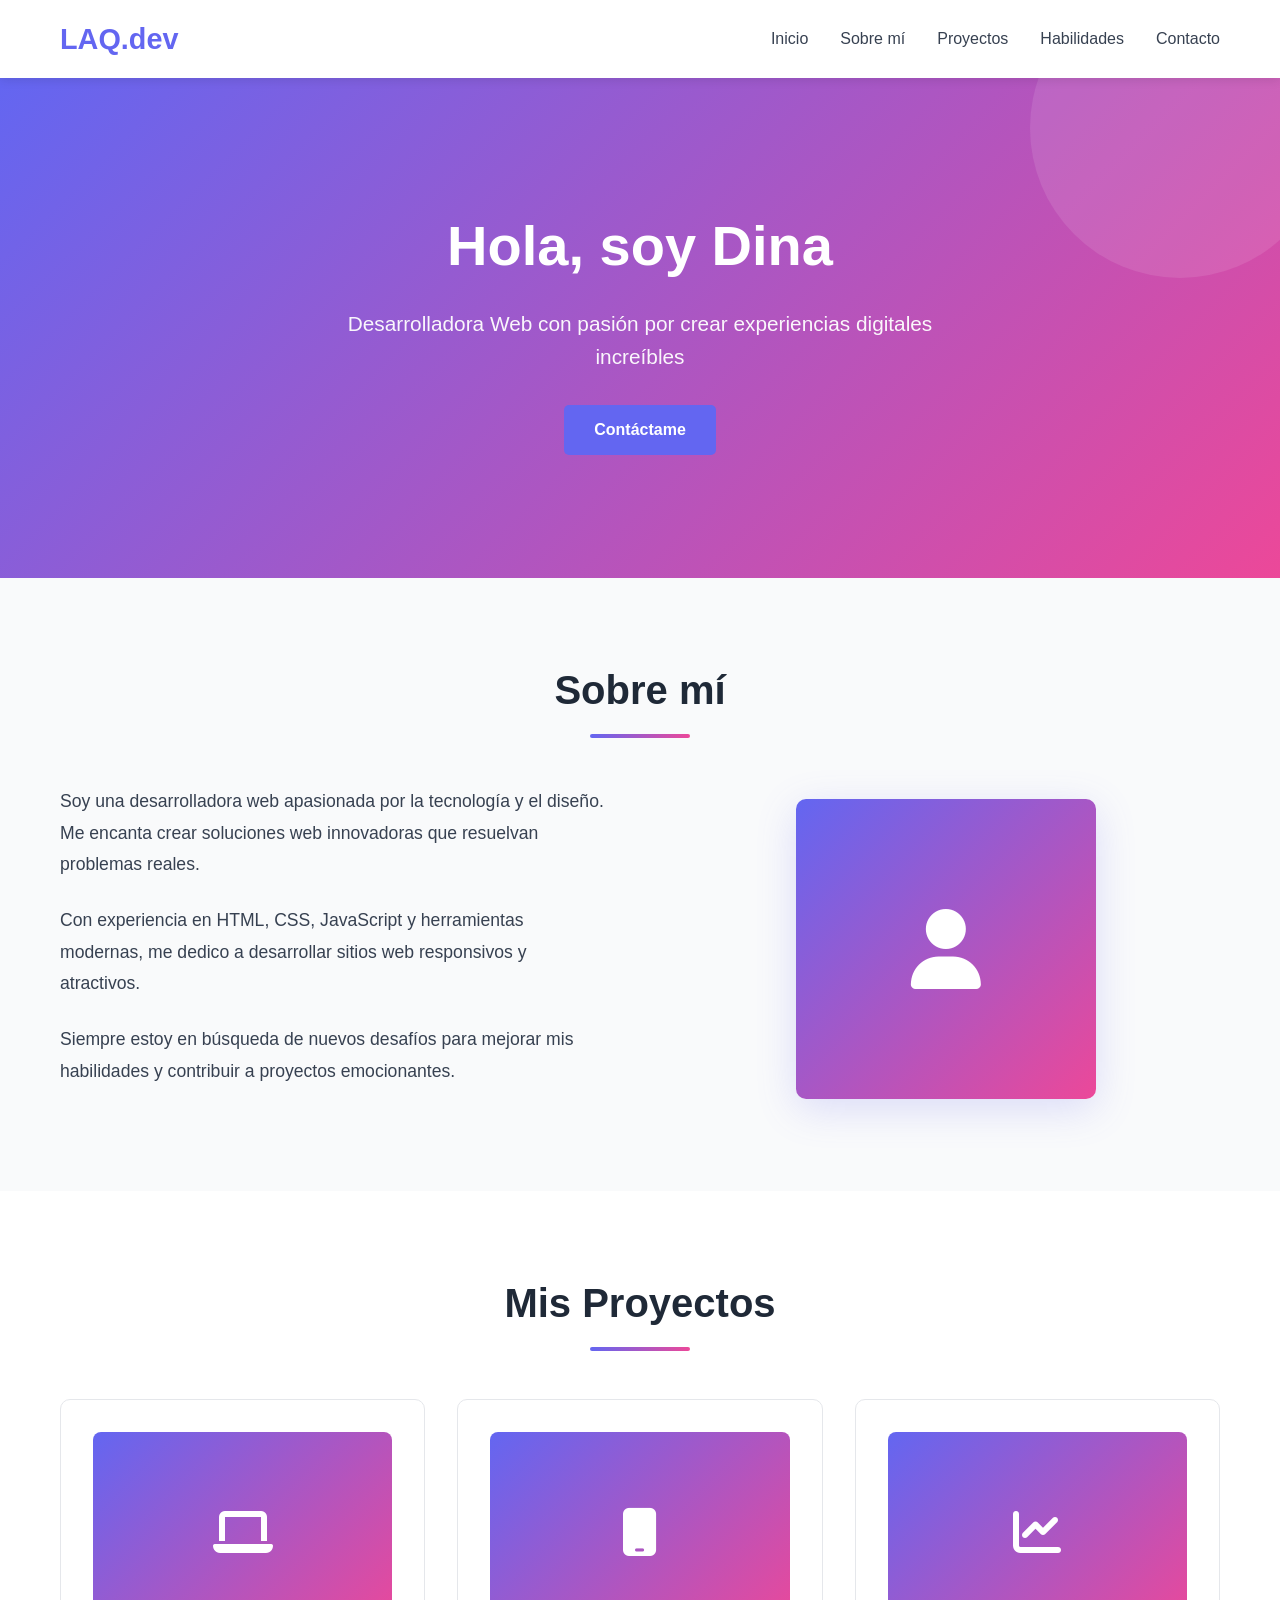
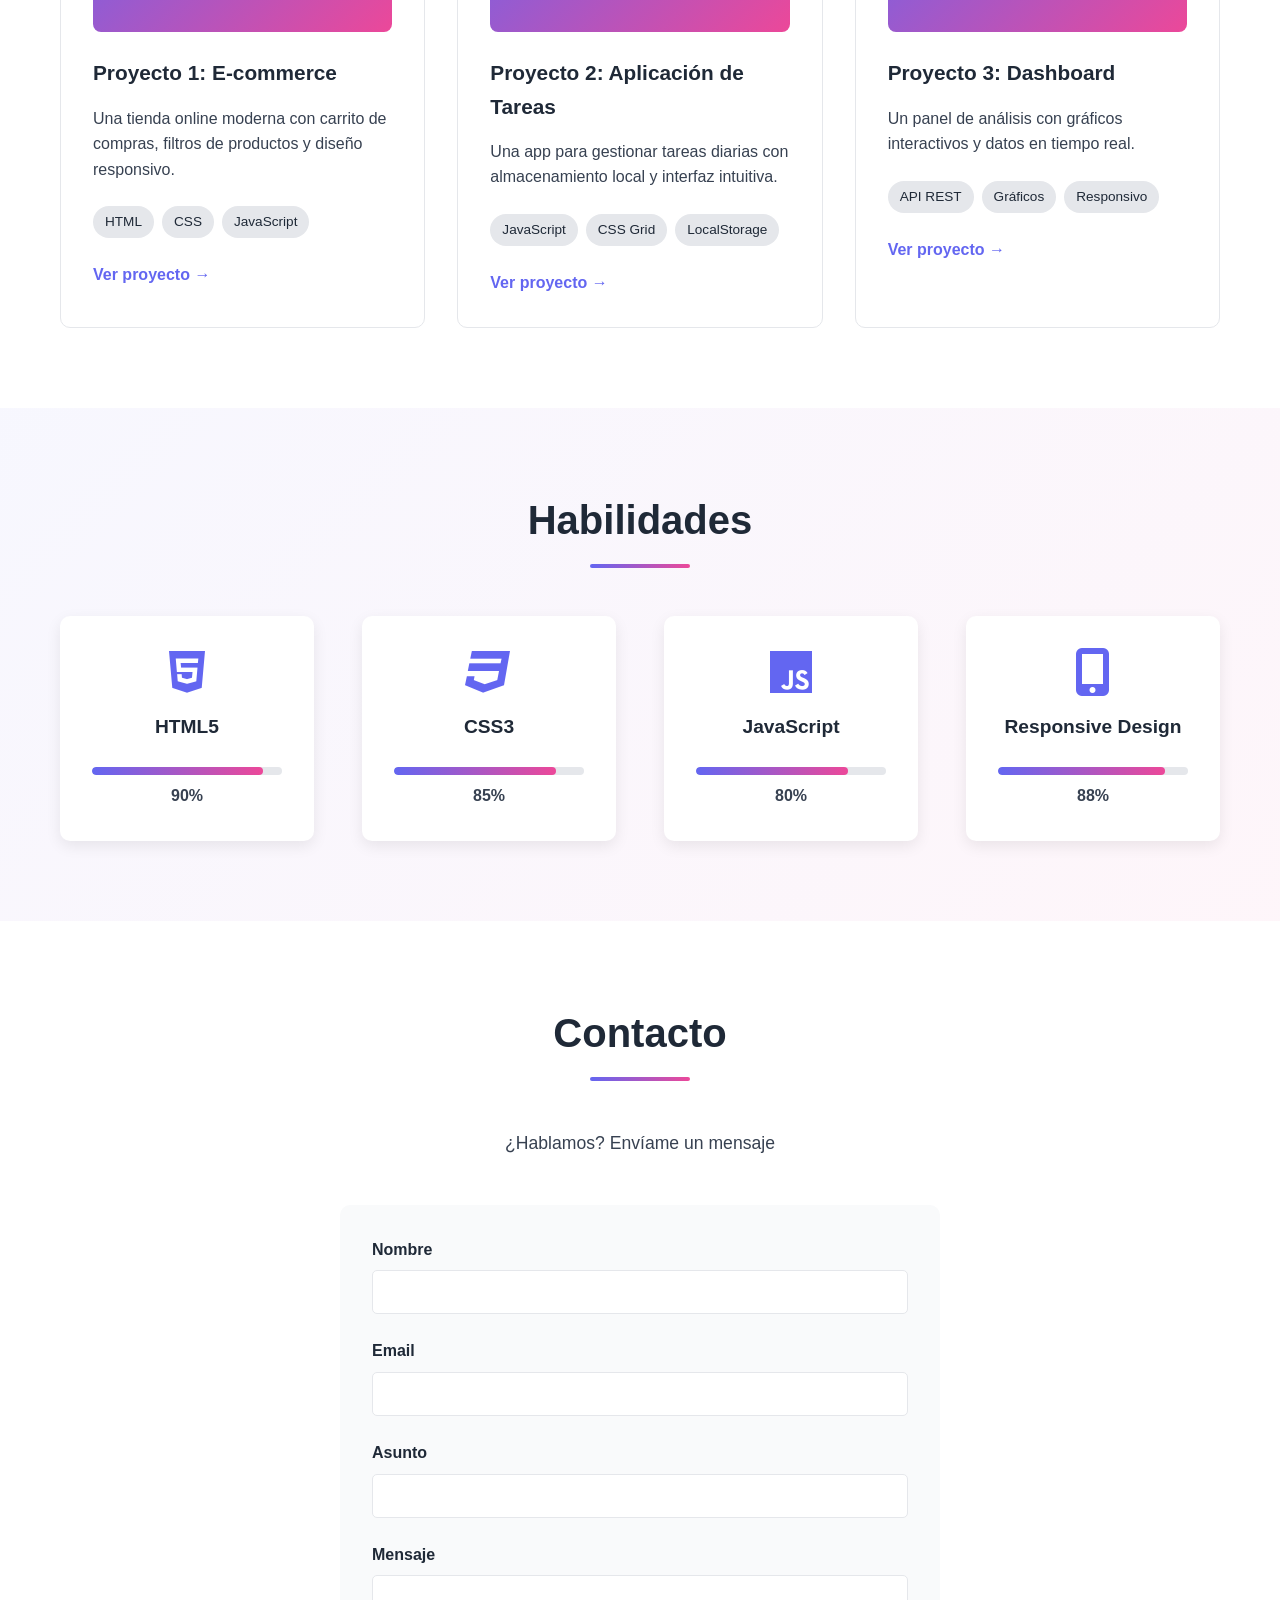
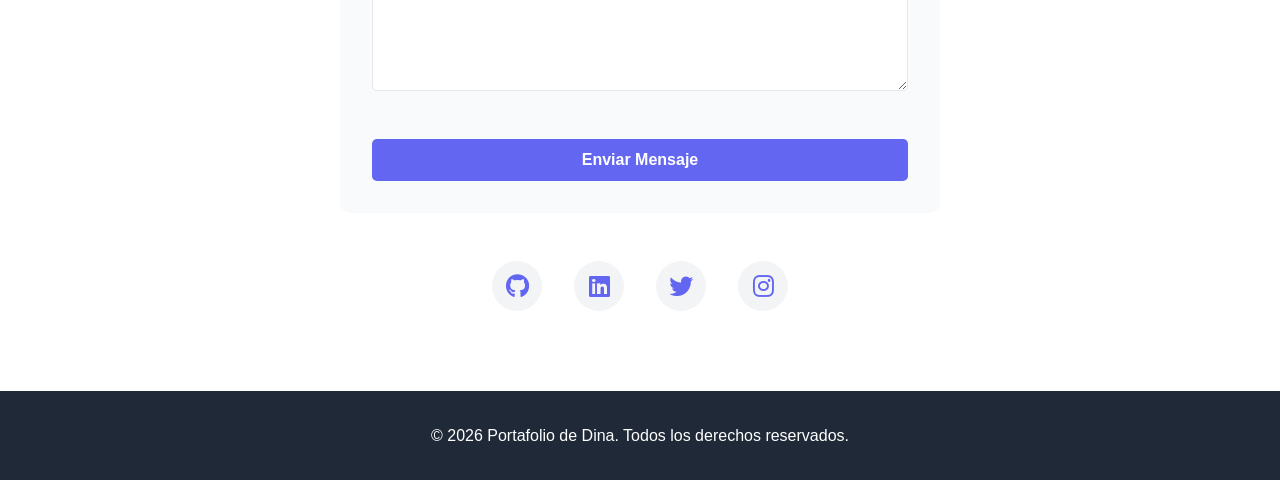
==== index.html @ 90ca9b44 "Update index.html" ====
<!DOCTYPE html>
<html lang="es">
<head>
    <meta charset="UTF-8">
    <meta name="viewport" content="width=device-width, initial-scale=1.0">
    <title>Portafolio - Dina</title>
    <link rel="stylesheet" href="css/styles.css">
    <link rel="stylesheet" href="https://cdnjs.cloudflare.com/ajax/libs/font-awesome/6.4.0/css/all.min.css">
</head>
<body>
    <!-- NAVEGACIÓN -->
    <nav class="navbar">
        <div class="nav-container">
            <div class="logo">
                <h1>LAQ.dev</h1>
            </div>
            <ul class="nav-menu">
                <li><a href="#inicio" class="nav-link">Inicio</a></li>
                <li><a href="#sobre-mi" class="nav-link">Sobre mí</a></li>
                <li><a href="#proyectos" class="nav-link">Proyectos</a></li>
                <li><a href="#habilidades" class="nav-link">Habilidades</a></li>
                <li><a href="#contacto" class="nav-link">Contacto</a></li>
            </ul>
            <div class="hamburger">
                <span></span>
                <span></span>
                <span></span>
            </div>
        </div>
    </nav>

    <!-- SECCIÓN INICIO (HERO) -->
    <section id="inicio" class="hero">
        <div class="hero-content">
            <h2>Hola, soy Dina</h2>
            <p>Desarrolladora Web con pasión por crear experiencias digitales increíbles</p>
            <a href="#contacto" class="btn btn-primary">Contáctame</a>
        </div>
        <div class="hero-shape"></div>
    </section>

    <!-- SECCIÓN SOBRE MÍ -->
    <section id="sobre-mi" class="about">
        <div class="container">
            <h2 class="section-title">Sobre mí</h2>
            <div class="about-grid">
                <div class="about-text">
                    <p>Soy una desarrolladora web apasionada por la tecnología y el diseño. Me encanta crear soluciones web innovadoras que resuelvan problemas reales.</p>
                    <p>Con experiencia en HTML, CSS, JavaScript y herramientas modernas, me dedico a desarrollar sitios web responsivos y atractivos.</p>
                    <p>Siempre estoy en búsqueda de nuevos desafíos para mejorar mis habilidades y contribuir a proyectos emocionantes.</p>
                </div>
                <div class="about-image">
                    <div class="placeholder-image">
                        <i class="fas fa-user"></i>
                    </div>
                </div>
            </div>
        </div>
    </section>

    <!-- SECCIÓN PROYECTOS -->
    <section id="proyectos" class="projects">
        <div class="container">
            <h2 class="section-title">Mis Proyectos</h2>
            <div class="projects-grid">
                <!-- Proyecto 1 -->
                <div class="project-card">
                    <div class="project-image">
                        <i class="fas fa-laptop"></i>
                    </div>
                    <h3>Proyecto 1: E-commerce</h3>
                    <p>Una tienda online moderna con carrito de compras, filtros de productos y diseño responsivo.</p>
                    <div class="project-tags">
                        <span class="tag">HTML</span>
                        <span class="tag">CSS</span>
                        <span class="tag">JavaScript</span>
                    </div>
                    <a href="#" class="project-link">Ver proyecto →</a>
                </div>

                <!-- Proyecto 2 -->
                <div class="project-card">
                    <div class="project-image">
                        <i class="fas fa-mobile"></i>
                    </div>
                    <h3>Proyecto 2: Aplicación de Tareas</h3>
                    <p>Una app para gestionar tareas diarias con almacenamiento local y interfaz intuitiva.</p>
                    <div class="project-tags">
                        <span class="tag">JavaScript</span>
                        <span class="tag">CSS Grid</span>
                        <span class="tag">LocalStorage</span>
                    </div>
                    <a href="#" class="project-link">Ver proyecto →</a>
                </div>

                <!-- Proyecto 3 -->
                <div class="project-card">
                    <div class="project-image">
                        <i class="fas fa-chart-line"></i>
                    </div>
                    <h3>Proyecto 3: Dashboard</h3>
                    <p>Un panel de análisis con gráficos interactivos y datos en tiempo real.</p>
                    <div class="project-tags">
                        <span class="tag">API REST</span>
                        <span class="tag">Gráficos</span>
                        <span class="tag">Responsivo</span>
                    </div>
                    <a href="#" class="project-link">Ver proyecto →</a>
                </div>
            </div>
        </div>
    </section>

    <!-- SECCIÓN HABILIDADES -->
    <section id="habilidades" class="skills">
        <div class="container">
            <h2 class="section-title">Habilidades</h2>
            <div class="skills-grid">
                <div class="skill-item">
                    <i class="fab fa-html5"></i>
                    <h4>HTML5</h4>
                    <div class="skill-bar">
                        <div class="skill-progress" style="width: 90%"></div>
                    </div>
                    <p>90%</p>
                </div>

                <div class="skill-item">
                    <i class="fab fa-css3"></i>
                    <h4>CSS3</h4>
                    <div class="skill-bar">
                        <div class="skill-progress" style="width: 85%"></div>
                    </div>
                    <p>85%</p>
                </div>

                <div class="skill-item">
                    <i class="fab fa-js"></i>
                    <h4>JavaScript</h4>
                    <div class="skill-bar">
                        <div class="skill-progress" style="width: 80%"></div>
                    </div>
                    <p>80%</p>
                </div>

                <div class="skill-item">
                    <i class="fas fa-mobile-alt"></i>
                    <h4>Responsive Design</h4>
                    <div class="skill-bar">
                        <div class="skill-progress" style="width: 88%"></div>
                    </div>
                    <p>88%</p>
                </div>
            </div>
        </div>
    </section>

    <!-- SECCIÓN CONTACTO -->
    <section id="contacto" class="contact">
        <div class="container">
            <h2 class="section-title">Contacto</h2>
            <p class="contact-subtitle">¿Hablamos? Envíame un mensaje</p>
            
            <form class="contact-form" id="contactForm">
                <div class="form-group">
                    <label for="nombre">Nombre</label>
                    <input type="text" id="nombre" name="nombre" required>
                </div>

                <div class="form-group">
                    <label for="email">Email</label>
                    <input type="email" id="email" name="email" required>
                </div>

                <div class="form-group">
                    <label for="asunto">Asunto</label>
                    <input type="text" id="asunto" name="asunto" required>
                </div>

                <div class="form-group">
                    <label for="mensaje">Mensaje</label>
                    <textarea id="mensaje" name="mensaje" rows="5" required></textarea>
                </div>

                <button type="submit" class="btn btn-primary">Enviar Mensaje</button>
            </form>

            <div class="social-links">
                <a href="#" class="social-icon"><i class="fab fa-github"></i></a>
                <a href="#" class="social-icon"><i class="fab fa-linkedin"></i></a>
                <a href="#" class="social-icon"><i class="fab fa-twitter"></i></a>
                <a href="#" class="social-icon"><i class="fab fa-instagram"></i></a>
            </div>
        </div>
    </section>

    <!-- FOOTER -->
    <footer class="footer">
        <div class="container">
            <p>&copy; 2026 Portafolio de Dina. Todos los derechos reservados.</p>
        </div>
    </footer>

    <!-- SCRIPTS -->
    <script src="js/main.js"></script>
    <script src="js/app.js"></script>
</body>
</html>
---- css/styles.css ----
/* ================================
   ESTILOS GLOBALES Y VARIABLES
   ================================ */

:root {
    --primary-color: #6366f1;
    --secondary-color: #ec4899;
    --dark-color: #1f2937;
    --light-color: #f3f4f6;
    --text-color: #374151;
    --border-color: #e5e7eb;
    --transition: all 0.3s ease;
}

/* Reset y estilos base */
* {
    margin: 0;
    padding: 0;
    box-sizing: border-box;
}

html {
    scroll-behavior: smooth;
}

body {
    font-family: 'Segoe UI', Tahoma, Geneva, Verdana, sans-serif;
    color: var(--text-color);
    line-height: 1.6;
    background-color: #ffffff;
}

/* Contenedor principal */
.container {
    max-width: 1200px;
    margin: 0 auto;
    padding: 0 20px;
}

/* ================================
   NAVEGACIÓN
   ================================ */

.navbar {
    background: white;
    box-shadow: 0 2px 10px rgba(0, 0, 0, 0.1);
    position: sticky;
    top: 0;
    z-index: 1000;
}

.nav-container {
    display: flex;
    justify-content: space-between;
    align-items: center;
    padding: 1rem 0;
    max-width: 1200px;
    margin: 0 auto;
    padding-left: 20px;
    padding-right: 20px;
}

.logo h1 {
    color: var(--primary-color);
    font-size: 1.8rem;
    font-weight: 700;
}

.nav-menu {
    display: flex;
    list-style: none;
    gap: 2rem;
}

.nav-link {
    color: var(--text-color);
    text-decoration: none;
    font-weight: 500;
    transition: var(--transition);
    position: relative;
}

.nav-link:hover {
    color: var(--primary-color);
}

.nav-link::after {
    content: '';
    position: absolute;
    bottom: -5px;
    left: 0;
    width: 0;
    height: 2px;
    background: var(--primary-color);
    transition: width 0.3s ease;
}

.nav-link:hover::after {
    width: 100%;
}

.hamburger {
    display: none;
    flex-direction: column;
    cursor: pointer;
}

.hamburger span {
    width: 25px;
    height: 3px;
    background: var(--primary-color);
    margin: 5px 0;
    transition: var(--transition);
}

/* ================================
   SECCIÓN HERO (INICIO)
   ================================ */

.hero {
    background: linear-gradient(135deg, var(--primary-color) 0%, var(--secondary-color) 100%);
    color: white;
    padding: 100px 20px;
    text-align: center;
    position: relative;
    overflow: hidden;
    min-height: 500px;
    display: flex;
    align-items: center;
    justify-content: center;
}

.hero-content {
    z-index: 2;
    max-width: 600px;
    animation: slideInUp 0.8s ease;
}

.hero h2 {
    font-size: 3.5rem;
    margin-bottom: 1rem;
    font-weight: 700;
}

.hero p {
    font-size: 1.3rem;
    margin-bottom: 2rem;
    opacity: 0.95;
}

.hero-shape {
    position: absolute;
    width: 300px;
    height: 300px;
    background: rgba(255, 255, 255, 0.1);
    border-radius: 50%;
    top: -100px;
    right: -50px;
    animation: float 6s ease-in-out infinite;
}

@keyframes slideInUp {
    from {
        opacity: 0;
        transform: translateY(30px);
    }
    to {
        opacity: 1;
        transform: translateY(0);
    }
}

@keyframes float {
    0%, 100% {
        transform: translateY(0px);
    }
    50% {
        transform: translateY(30px);
    }
}

/* ================================
   BOTONES
   ================================ */

.btn {
    padding: 12px 30px;
    border: none;
    border-radius: 5px;
    font-size: 1rem;
    font-weight: 600;
    cursor: pointer;
    text-decoration: none;
    display: inline-block;
    transition: var(--transition);
}

.btn-primary {
    background: var(--primary-color);
    color: white;
}

.btn-primary:hover {
    background: #4f46e5;
    transform: translateY(-2px);
    box-shadow: 0 10px 20px rgba(99, 102, 241, 0.3);
}

/* ================================
   SECCIONES GENERALES
   ================================ */

.section-title {
    font-size: 2.5rem;
    text-align: center;
    margin-bottom: 3rem;
    color: var(--dark-color);
    position: relative;
    padding-bottom: 1rem;
}

.section-title::after {
    content: '';
    position: absolute;
    bottom: 0;
    left: 50%;
    transform: translateX(-50%);
    width: 100px;
    height: 4px;
    background: linear-gradient(90deg, var(--primary-color), var(--secondary-color));
    border-radius: 2px;
}

section {
    padding: 80px 20px;
}

/* ================================
   SECCIÓN SOBRE MÍ
   ================================ */

.about {
    background: #f9fafb;
}

.about-grid {
    display: grid;
    grid-template-columns: 1fr 1fr;
    gap: 4rem;
    align-items: center;
}

.about-text p {
    margin-bottom: 1.5rem;
    font-size: 1.1rem;
    line-height: 1.8;
    color: var(--text-color);
}

.about-image {
    display: flex;
    justify-content: center;
}

.placeholder-image {
    width: 300px;
    height: 300px;
    background: linear-gradient(135deg, var(--primary-color), var(--secondary-color));
    border-radius: 10px;
    display: flex;
    align-items: center;
    justify-content: center;
    font-size: 5rem;
    color: white;
    box-shadow: 0 10px 40px rgba(99, 102, 241, 0.2);
}

/* ================================
   SECCIÓN PROYECTOS
   ================================ */

.projects {
    background: white;
}

.projects-grid {
    display: grid;
    grid-template-columns: repeat(auto-fit, minmax(300px, 1fr));
    gap: 2rem;
}

.project-card {
    background: white;
    border: 1px solid var(--border-color);
    border-radius: 10px;
    padding: 2rem;
    transition: var(--transition);
    cursor: pointer;
}

.project-card:hover {
    transform: translateY(-10px);
    box-shadow: 0 20px 40px rgba(0, 0, 0, 0.1);
    border-color: var(--primary-color);
}

.project-image {
    width: 100%;
    height: 200px;
    background: linear-gradient(135deg, var(--primary-color), var(--secondary-color));
    border-radius: 8px;
    display: flex;
    align-items: center;
    justify-content: center;
    font-size: 3rem;
    color: white;
    margin-bottom: 1.5rem;
}

.project-card h3 {
    color: var(--dark-color);
    margin-bottom: 1rem;
    font-size: 1.3rem;
}

.project-card p {
    color: var(--text-color);
    margin-bottom: 1.5rem;
    line-height: 1.6;
}

.project-tags {
    display: flex;
    gap: 0.5rem;
    margin-bottom: 1.5rem;
    flex-wrap: wrap;
}

.tag {
    background: #e5e7eb;
    color: var(--dark-color);
    padding: 5px 12px;
    border-radius: 20px;
    font-size: 0.85rem;
    font-weight: 500;
}

.project-link {
    color: var(--primary-color);
    text-decoration: none;
    font-weight: 600;
    transition: var(--transition);
    display: inline-block;
}

.project-link:hover {
    transform: translateX(5px);
}

/* ================================
   SECCIÓN HABILIDADES
   ================================ */

.skills {
    background: linear-gradient(135deg, rgba(99, 102, 241, 0.05), rgba(236, 72, 153, 0.05));
}

.skills-grid {
    display: grid;
    grid-template-columns: repeat(auto-fit, minmax(250px, 1fr));
    gap: 3rem;
}

.skill-item {
    background: white;
    padding: 2rem;
    border-radius: 10px;
    text-align: center;
    box-shadow: 0 5px 15px rgba(0, 0, 0, 0.08);
    transition: var(--transition);
}

.skill-item:hover {
    transform: translateY(-5px);
    box-shadow: 0 15px 30px rgba(99, 102, 241, 0.15);
}

.skill-item i {
    font-size: 3rem;
    color: var(--primary-color);
    margin-bottom: 1rem;
}

.skill-item h4 {
    color: var(--dark-color);
    margin-bottom: 1.5rem;
    font-size: 1.2rem;
}

.skill-bar {
    width: 100%;
    height: 8px;
    background: #e5e7eb;
    border-radius: 10px;
    overflow: hidden;
    margin-bottom: 0.5rem;
}

.skill-progress {
    height: 100%;
    background: linear-gradient(90deg, var(--primary-color), var(--secondary-color));
    border-radius: 10px;
    transition: width 1s ease;
}

.skill-item p {
    color: var(--text-color);
    font-weight: 600;
    margin-top: 0.5rem;
}

/* ================================
   SECCIÓN CONTACTO
   ================================ */

.contact {
    background: white;
}

.contact-subtitle {
    text-align: center;
    font-size: 1.1rem;
    color: var(--text-color);
    margin-bottom: 3rem;
}

.contact-form {
    max-width: 600px;
    margin: 0 auto 3rem;
    background: #f9fafb;
    padding: 2rem;
    border-radius: 10px;
}

.form-group {
    margin-bottom: 1.5rem;
}

.form-group label {
    display: block;
    margin-bottom: 0.5rem;
    color: var(--dark-color);
    font-weight: 600;
}

.form-group input,
.form-group textarea {
    width: 100%;
    padding: 12px;
    border: 1px solid var(--border-color);
    border-radius: 5px;
    font-size: 1rem;
    font-family: inherit;
    transition: var(--transition);
}

.form-group input:focus,
.form-group textarea:focus {
    outline: none;
    border-color: var(--primary-color);
    box-shadow: 0 0 0 3px rgba(99, 102, 241, 0.1);
}

.contact-form button {
    width: 100%;
    margin-top: 1rem;
}

.social-links {
    display: flex;
    justify-content: center;
    gap: 2rem;
}

.social-icon {
    width: 50px;
    height: 50px;
    background: #f3f4f6;
    border-radius: 50%;
    display: flex;
    align-items: center;
    justify-content: center;
    font-size: 1.5rem;
    color: var(--primary-color);
    transition: var(--transition);
    text-decoration: none;
}

.social-icon:hover {
    background: var(--primary-color);
    color: white;
    transform: translateY(-5px);
}

/* ================================
   FOOTER
   ================================ */

.footer {
    background: var(--dark-color);
    color: white;
    text-align: center;
    padding: 2rem;
}

/* ================================
   MEDIA QUERIES (RESPONSIVE)
   ================================ */

@media (max-width: 768px) {
    .hamburger {
        display: flex;
    }

    .nav-menu {
        position: absolute;
        top: 70px;
        left: -100%;
        flex-direction: column;
        background: white;
        width: 100%;
        text-align: center;
        transition: 0.3s;
        gap: 0;
        padding: 2rem 0;
    }

    .nav-menu.active {
        left: 0;
    }

    .hero h2 {
        font-size: 2rem;
    }

    .hero p {
        font-size: 1rem;
    }

    .about-grid {
        grid-template-columns: 1fr;
    }

    .section-title {
        font-size: 2rem;
    }

    .projects-grid {
        grid-template-columns: 1fr;
    }

    .skills-grid {
        grid-template-columns: 1fr;
    }

    .social-links {
        gap: 1rem;
    }

    .placeholder-image {
        width: 200px;
        height: 200px;
        font-size: 3rem;
    }
}

@media (max-width: 480px) {
    .hero {
        padding: 60px 20px;
        min-height: 400px;
    }

    .hero h2 {
        font-size: 1.8rem;
    }

    .hero p {
        font-size: 0.95rem;
    }

    section {
        padding: 50px 20px;
    }

    .section-title {
        font-size: 1.5rem;
    }

    .nav-menu {
        top: 60px;
    }

    .contact-form {
        padding: 1.5rem;
    }
}
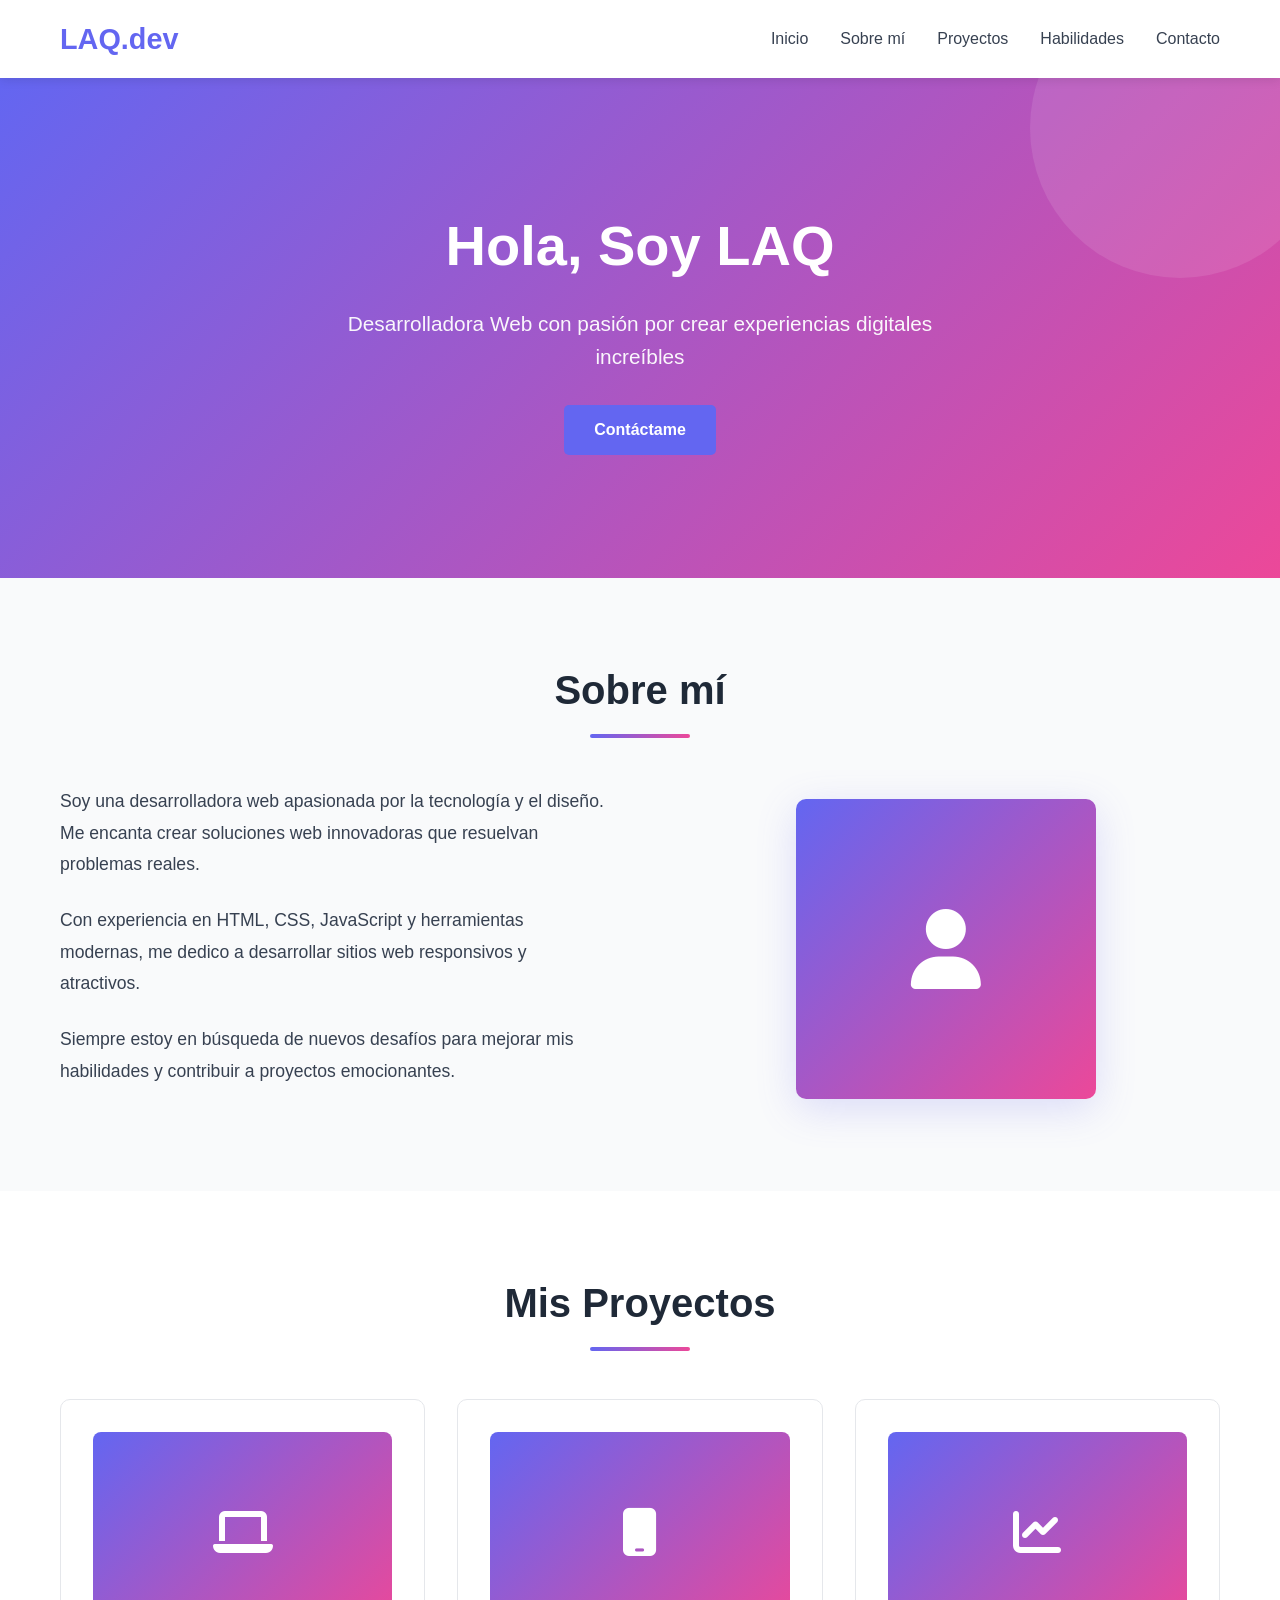
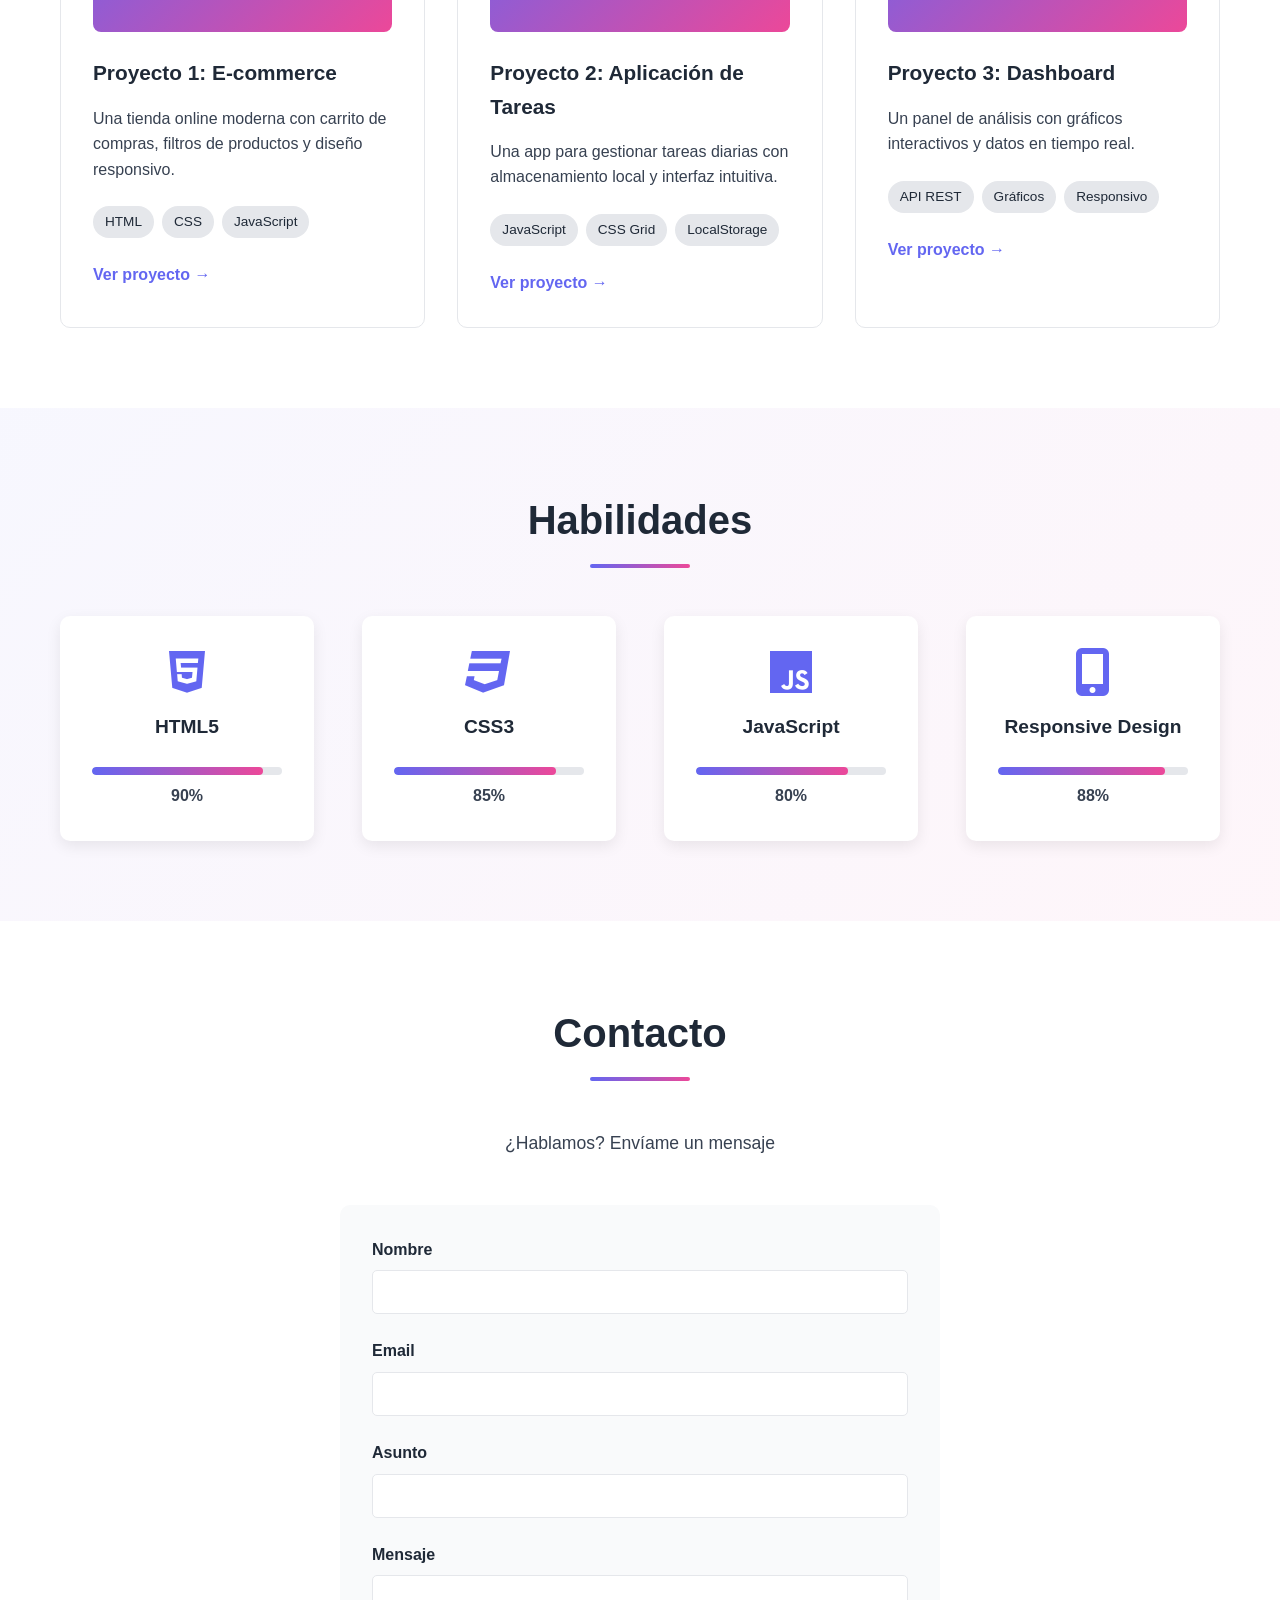
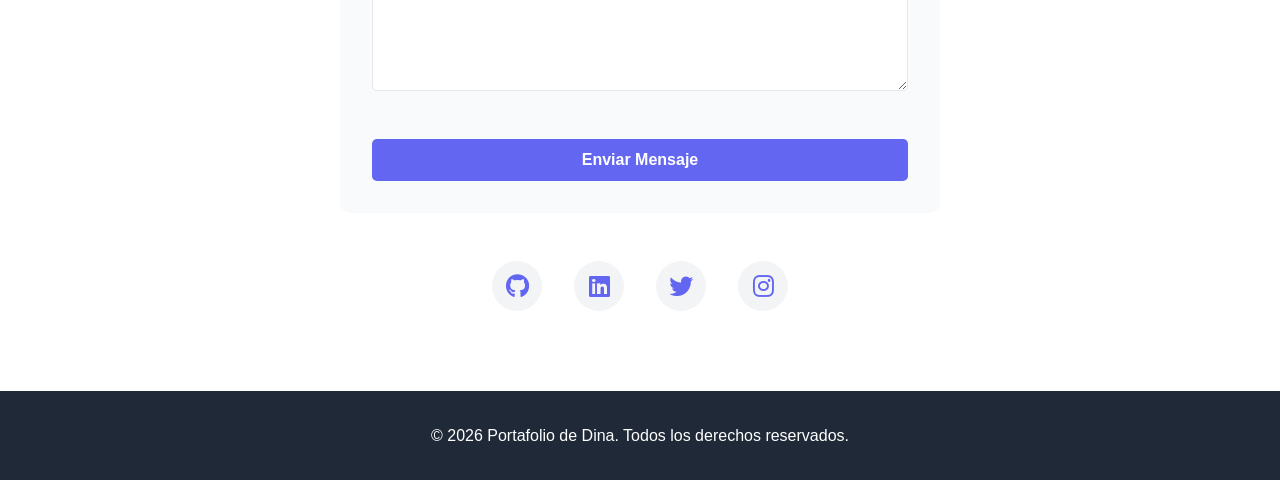
==== commit 56b014d9: "Update index.html" ====
--- a/index.html
+++ b/index.html
@@ -3,7 +3,7 @@
 <head>
     <meta charset="UTF-8">
     <meta name="viewport" content="width=device-width, initial-scale=1.0">
-    <title>Portafolio - Dina</title>
+    <title>LAQ.dev</title>
     <link rel="stylesheet" href="css/styles.css">
     <link rel="stylesheet" href="https://cdnjs.cloudflare.com/ajax/libs/font-awesome/6.4.0/css/all.min.css">
 </head>
@@ -32,7 +32,7 @@
     <!-- SECCIÓN INICIO (HERO) -->
     <section id="inicio" class="hero">
         <div class="hero-content">
-            <h2>Hola, soy Dina</h2>
+            <h2>Hola, Soy LAQ</h2>
             <p>Desarrolladora Web con pasión por crear experiencias digitales increíbles</p>
             <a href="#contacto" class="btn btn-primary">Contáctame</a>
         </div>
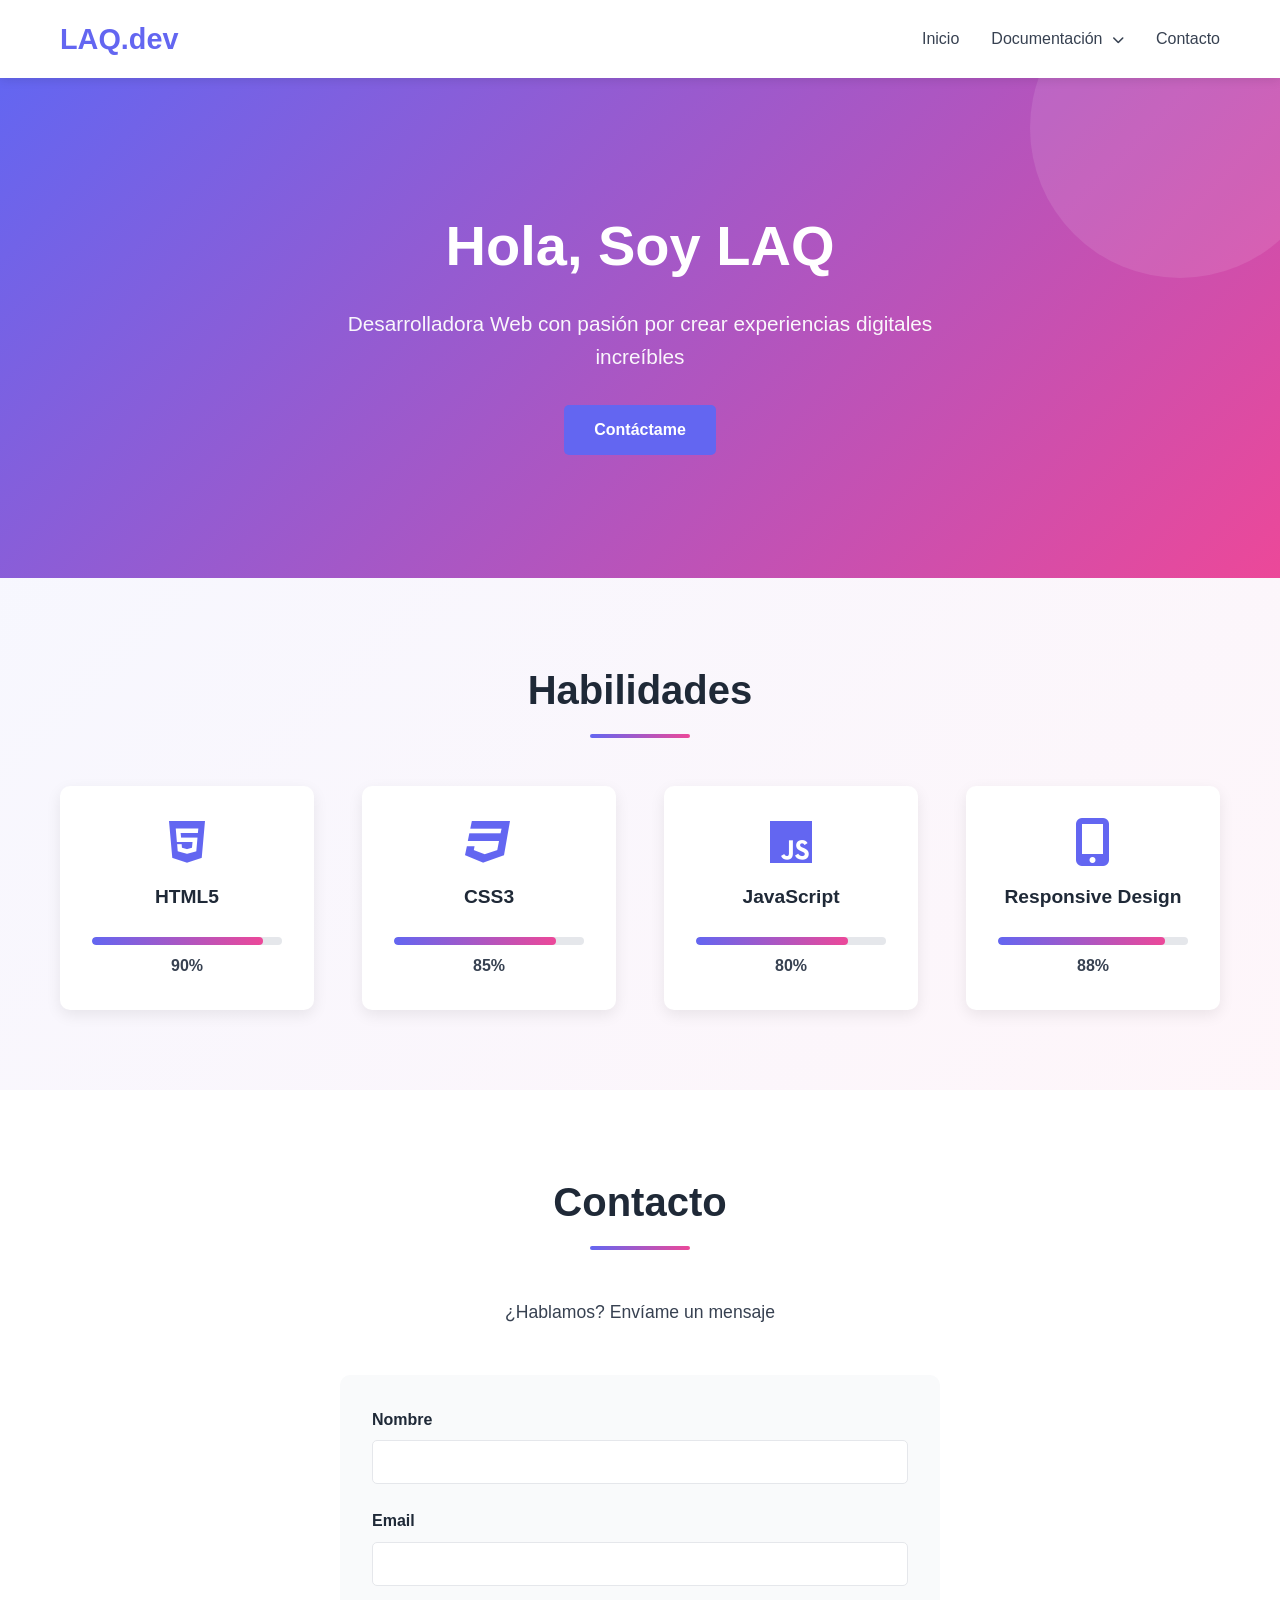
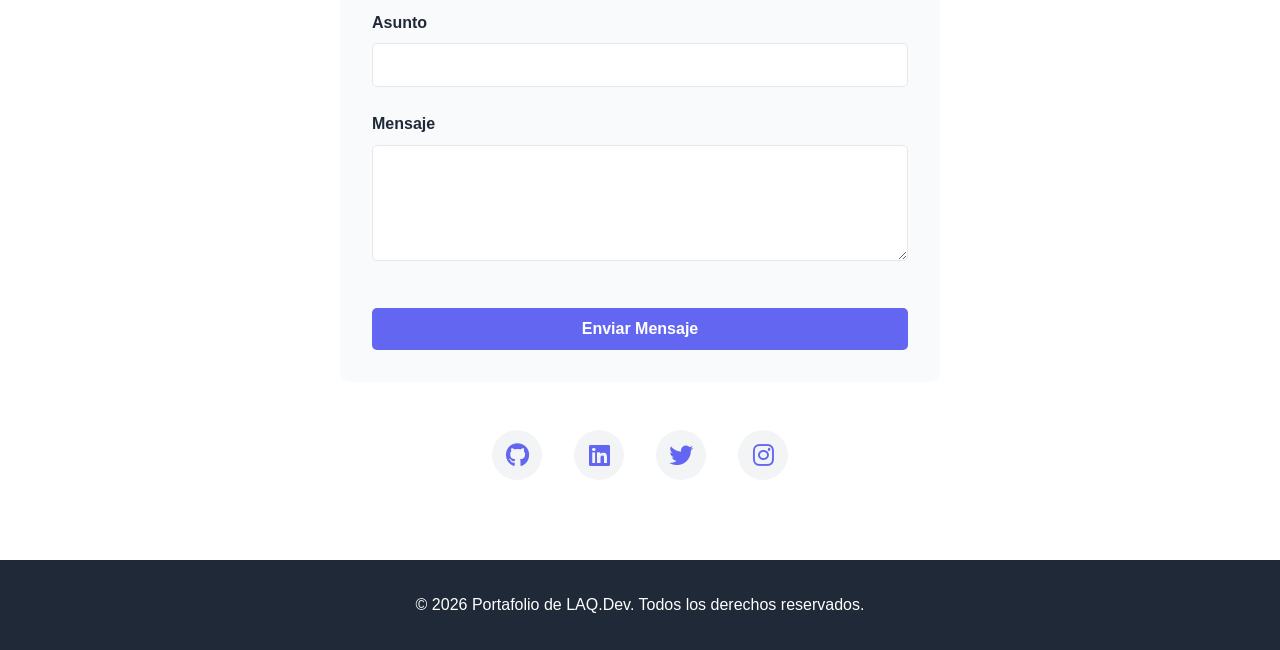
==== commit ae9f71fb: "cambios en ls mens" ====
--- a/index.html
+++ b/index.html
@@ -1,5 +1,6 @@
 <!DOCTYPE html>
 <html lang="es">
+
 <head>
     <meta charset="UTF-8">
     <meta name="viewport" content="width=device-width, initial-scale=1.0">
@@ -7,6 +8,7 @@
     <link rel="stylesheet" href="css/styles.css">
     <link rel="stylesheet" href="https://cdnjs.cloudflare.com/ajax/libs/font-awesome/6.4.0/css/all.min.css">
 </head>
+
 <body>
     <!-- NAVEGACIÓN -->
     <nav class="navbar">
@@ -16,9 +18,21 @@
             </div>
             <ul class="nav-menu">
                 <li><a href="#inicio" class="nav-link">Inicio</a></li>
-                <li><a href="#sobre-mi" class="nav-link">Sobre mí</a></li>
-                <li><a href="#proyectos" class="nav-link">Proyectos</a></li>
-                <li><a href="#habilidades" class="nav-link">Habilidades</a></li>
+                <li class="nav-dropdown">
+                    <a href="#" class="nav-link dropdown-toggle">Documentación <i
+                            class="fas fa-chevron-down nav-arrow"></i></a>
+                    <ul class="dropdown-menu">
+                        <li><a href="codigo-de-app.html"><i class="fas fa-code"></i> Código de App</a></li>
+                        <li class="nested-dropdown">
+                            <a href="politicas-de-app.html"><i class="fas fa-shield-alt"></i> Políticas de App <i
+                                    class="fas fa-chevron-right nested-arrow"></i></a>
+                            <ul class="nested-menu">
+                                <li><a href="politicas-de-app.html#tvstreaming"><i class="fas fa-tv"></i>
+                                        TVStreaming</a></li>
+                            </ul>
+                        </li>
+                    </ul>
+                </li>
                 <li><a href="#contacto" class="nav-link">Contacto</a></li>
             </ul>
             <div class="hamburger">
@@ -37,78 +51,6 @@
             <a href="#contacto" class="btn btn-primary">Contáctame</a>
         </div>
         <div class="hero-shape"></div>
-    </section>
-
-    <!-- SECCIÓN SOBRE MÍ -->
-    <section id="sobre-mi" class="about">
-        <div class="container">
-            <h2 class="section-title">Sobre mí</h2>
-            <div class="about-grid">
-                <div class="about-text">
-                    <p>Soy una desarrolladora web apasionada por la tecnología y el diseño. Me encanta crear soluciones web innovadoras que resuelvan problemas reales.</p>
-                    <p>Con experiencia en HTML, CSS, JavaScript y herramientas modernas, me dedico a desarrollar sitios web responsivos y atractivos.</p>
-                    <p>Siempre estoy en búsqueda de nuevos desafíos para mejorar mis habilidades y contribuir a proyectos emocionantes.</p>
-                </div>
-                <div class="about-image">
-                    <div class="placeholder-image">
-                        <i class="fas fa-user"></i>
-                    </div>
-                </div>
-            </div>
-        </div>
-    </section>
-
-    <!-- SECCIÓN PROYECTOS -->
-    <section id="proyectos" class="projects">
-        <div class="container">
-            <h2 class="section-title">Mis Proyectos</h2>
-            <div class="projects-grid">
-                <!-- Proyecto 1 -->
-                <div class="project-card">
-                    <div class="project-image">
-                        <i class="fas fa-laptop"></i>
-                    </div>
-                    <h3>Proyecto 1: E-commerce</h3>
-                    <p>Una tienda online moderna con carrito de compras, filtros de productos y diseño responsivo.</p>
-                    <div class="project-tags">
-                        <span class="tag">HTML</span>
-                        <span class="tag">CSS</span>
-                        <span class="tag">JavaScript</span>
-                    </div>
-                    <a href="#" class="project-link">Ver proyecto →</a>
-                </div>
-
-                <!-- Proyecto 2 -->
-                <div class="project-card">
-                    <div class="project-image">
-                        <i class="fas fa-mobile"></i>
-                    </div>
-                    <h3>Proyecto 2: Aplicación de Tareas</h3>
-                    <p>Una app para gestionar tareas diarias con almacenamiento local y interfaz intuitiva.</p>
-                    <div class="project-tags">
-                        <span class="tag">JavaScript</span>
-                        <span class="tag">CSS Grid</span>
-                        <span class="tag">LocalStorage</span>
-                    </div>
-                    <a href="#" class="project-link">Ver proyecto →</a>
-                </div>
-
-                <!-- Proyecto 3 -->
-                <div class="project-card">
-                    <div class="project-image">
-                        <i class="fas fa-chart-line"></i>
-                    </div>
-                    <h3>Proyecto 3: Dashboard</h3>
-                    <p>Un panel de análisis con gráficos interactivos y datos en tiempo real.</p>
-                    <div class="project-tags">
-                        <span class="tag">API REST</span>
-                        <span class="tag">Gráficos</span>
-                        <span class="tag">Responsivo</span>
-                    </div>
-                    <a href="#" class="project-link">Ver proyecto →</a>
-                </div>
-            </div>
-        </div>
     </section>
 
     <!-- SECCIÓN HABILIDADES -->
@@ -160,7 +102,7 @@
         <div class="container">
             <h2 class="section-title">Contacto</h2>
             <p class="contact-subtitle">¿Hablamos? Envíame un mensaje</p>
-            
+
             <form class="contact-form" id="contactForm">
                 <div class="form-group">
                     <label for="nombre">Nombre</label>
@@ -197,12 +139,14 @@
     <!-- FOOTER -->
     <footer class="footer">
         <div class="container">
-            <p>&copy; 2026 Portafolio de Dina. Todos los derechos reservados.</p>
+            <p>&copy; 2026 Portafolio de LAQ.Dev. Todos los derechos reservados.</p>
         </div>
     </footer>
 
     <!-- SCRIPTS -->
+    <script src="js/utils.js"></script>
+    <script src="js/app.js"></script>
     <script src="js/main.js"></script>
-    <script src="js/app.js"></script>
 </body>
-</html>
+
+</html>
--- a/css/styles.css
+++ b/css/styles.css
@@ -97,6 +97,85 @@
 
 .nav-link:hover::after {
     width: 100%;
+}
+
+/* --- Menú Desplegable (Dropdown) --- */
+.nav-dropdown {
+    position: relative;
+}
+
+.nav-arrow, .nested-arrow {
+    font-size: 0.75rem;
+    margin-left: 5px;
+    transition: transform 0.3s ease;
+}
+
+.dropdown-menu, .nested-menu {
+    position: absolute;
+    top: 100%;
+    left: 0;
+    background: #ffffff;
+    min-width: 220px;
+    box-shadow: 0 10px 25px rgba(0, 0, 0, 0.12);
+    border-radius: 8px;
+    padding: 0.5rem 0;
+    list-style: none;
+    opacity: 0;
+    visibility: hidden;
+    transform: translateY(10px);
+    transition: all 0.3s cubic-bezier(0.16, 1, 0.3, 1);
+    z-index: 1100;
+    border: 1px solid rgba(0, 0, 0, 0.05);
+}
+
+.nested-dropdown {
+    position: relative;
+}
+
+.nested-menu {
+    top: 0;
+    left: 100%;
+    margin-left: 2px;
+}
+
+.nav-dropdown:hover > .dropdown-menu,
+.nested-dropdown:hover > .nested-menu,
+.nav-dropdown.active > .dropdown-menu,
+.nested-dropdown.active > .nested-menu {
+    opacity: 1;
+    visibility: visible;
+    transform: translateY(0);
+}
+
+.nav-dropdown:hover .nav-arrow,
+.nested-dropdown:hover .nested-arrow {
+    transform: rotate(180deg);
+}
+
+.dropdown-menu li a,
+.nested-menu li a {
+    display: flex;
+    align-items: center;
+    gap: 10px;
+    padding: 0.7rem 1.2rem;
+    color: var(--text-color);
+    text-decoration: none;
+    font-size: 0.95rem;
+    font-weight: 500;
+    transition: var(--transition);
+}
+
+.dropdown-menu li a i,
+.nested-menu li a i {
+    color: var(--primary-color);
+    font-size: 0.9rem;
+    width: 16px;
+}
+
+.dropdown-menu li a:hover,
+.nested-menu li a:hover {
+    background: #f4f4fe;
+    color: var(--primary-color);
 }
 
 .hamburger {
@@ -539,6 +618,32 @@
         left: 0;
     }
 
+    .dropdown-menu, .nested-menu {
+        position: static;
+        opacity: 1;
+        visibility: visible;
+        transform: none;
+        box-shadow: none;
+        border: none;
+        background: #f9fafb;
+        width: 100%;
+        padding: 0.5rem 0;
+        display: none;
+    }
+
+    .nav-dropdown.active > .dropdown-menu,
+    .nested-dropdown.active > .nested-menu {
+        display: block;
+    }
+
+    .dropdown-menu li a {
+        padding-left: 2.5rem;
+    }
+
+    .nested-menu li a {
+        padding-left: 4rem;
+    }
+
     .hero h2 {
         font-size: 2rem;
     }
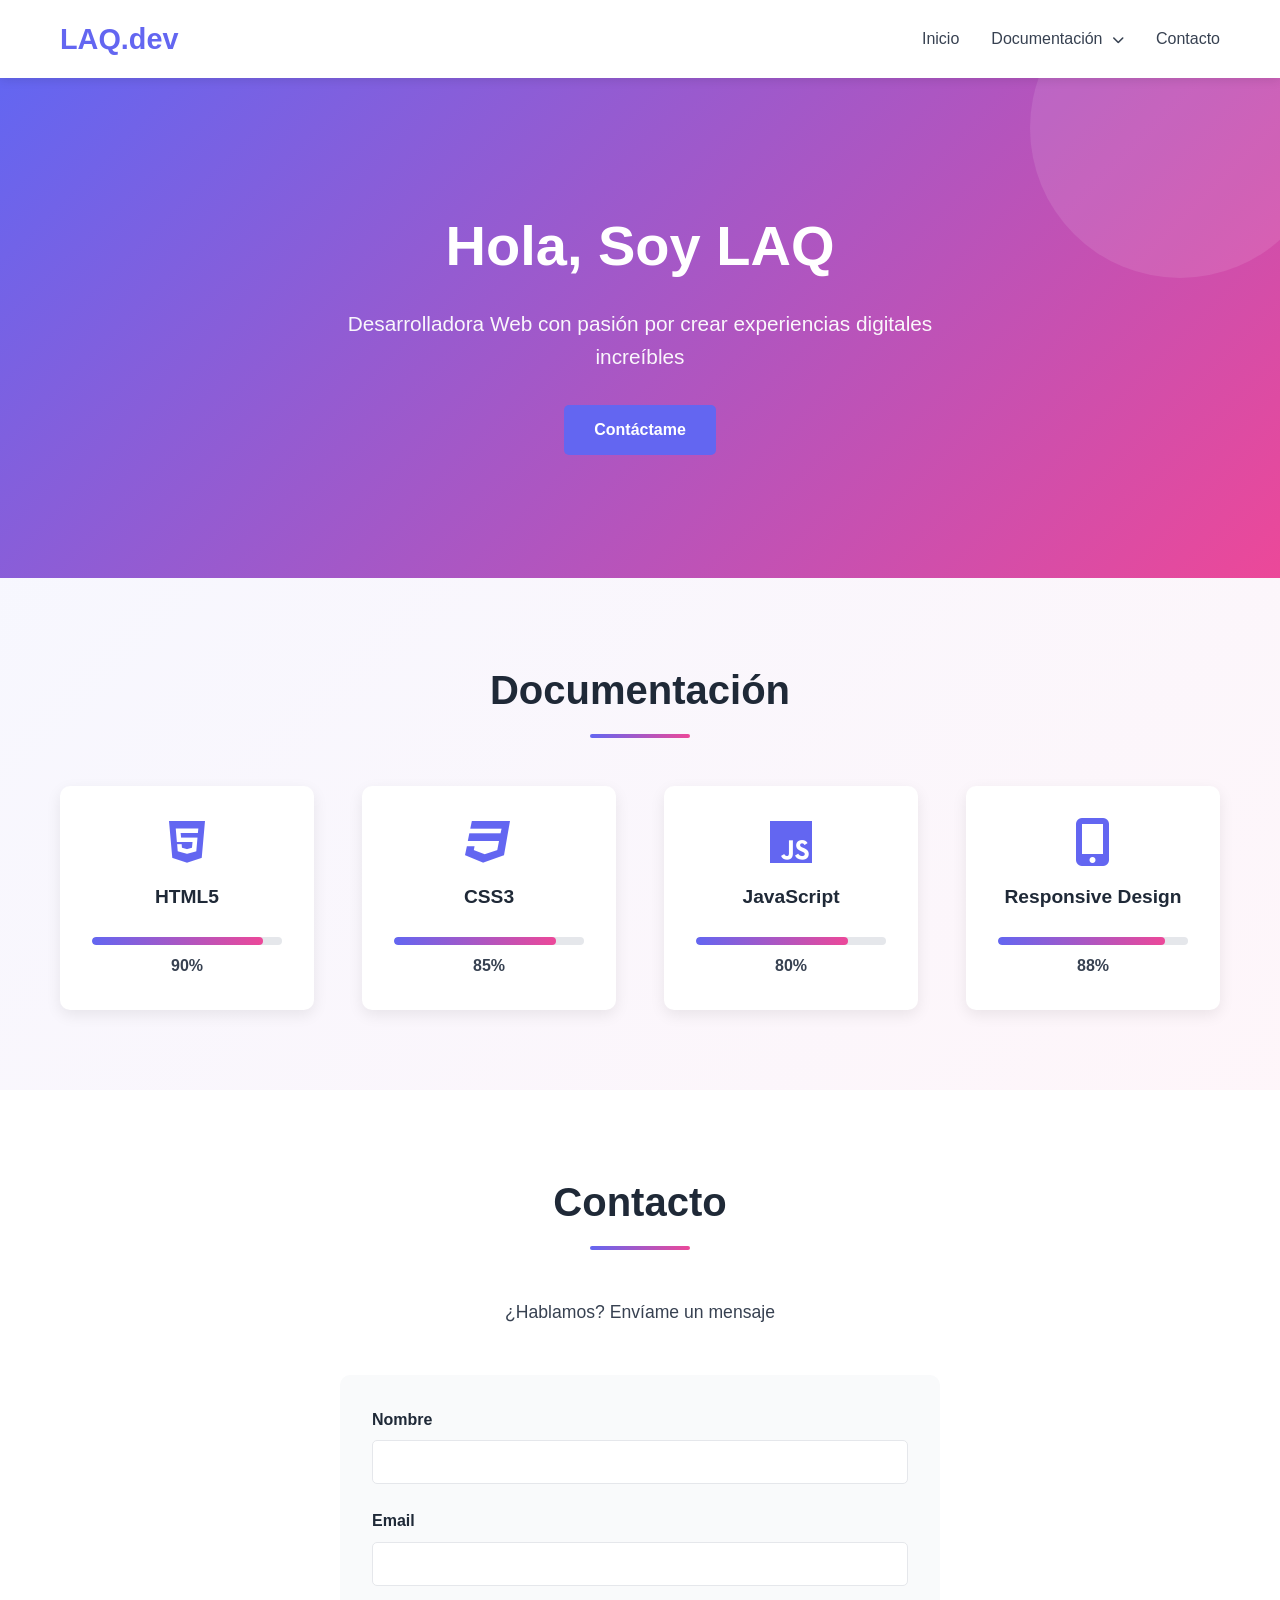
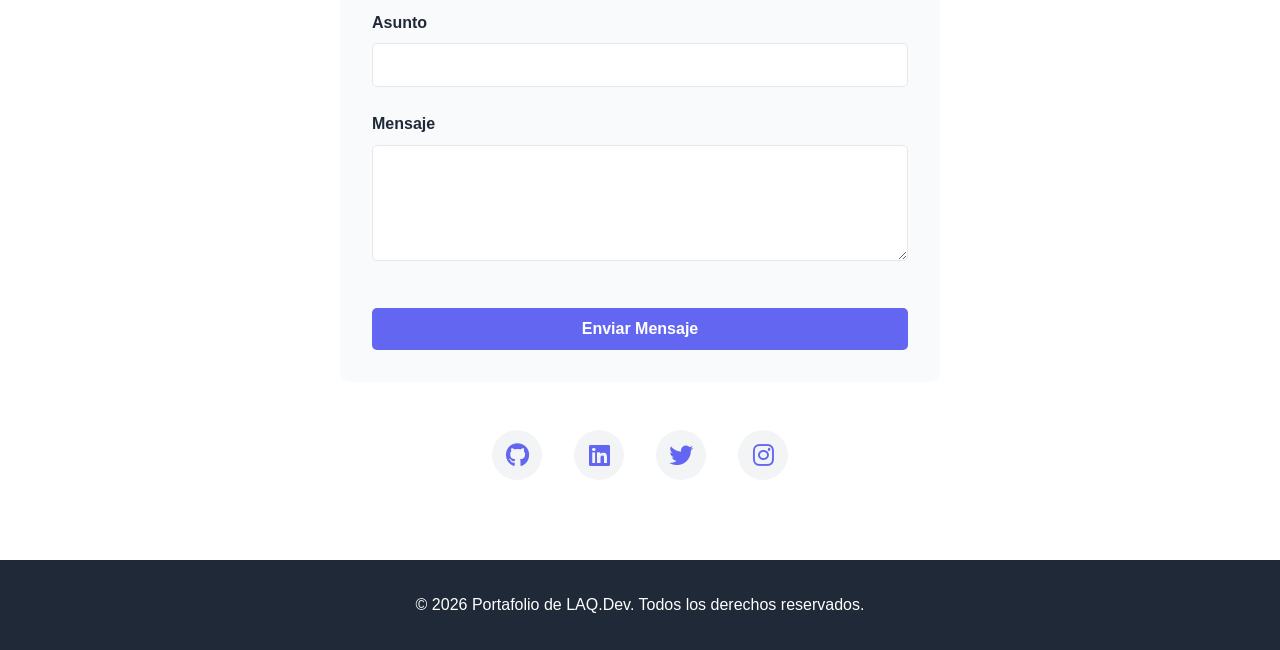
==== commit 1c70fe0a: "Update index.html" ====
--- a/index.html
+++ b/index.html
@@ -56,7 +56,7 @@
     <!-- SECCIÓN HABILIDADES -->
     <section id="habilidades" class="skills">
         <div class="container">
-            <h2 class="section-title">Habilidades</h2>
+            <h2 class="section-title">Documentación</h2>
             <div class="skills-grid">
                 <div class="skill-item">
                     <i class="fab fa-html5"></i>
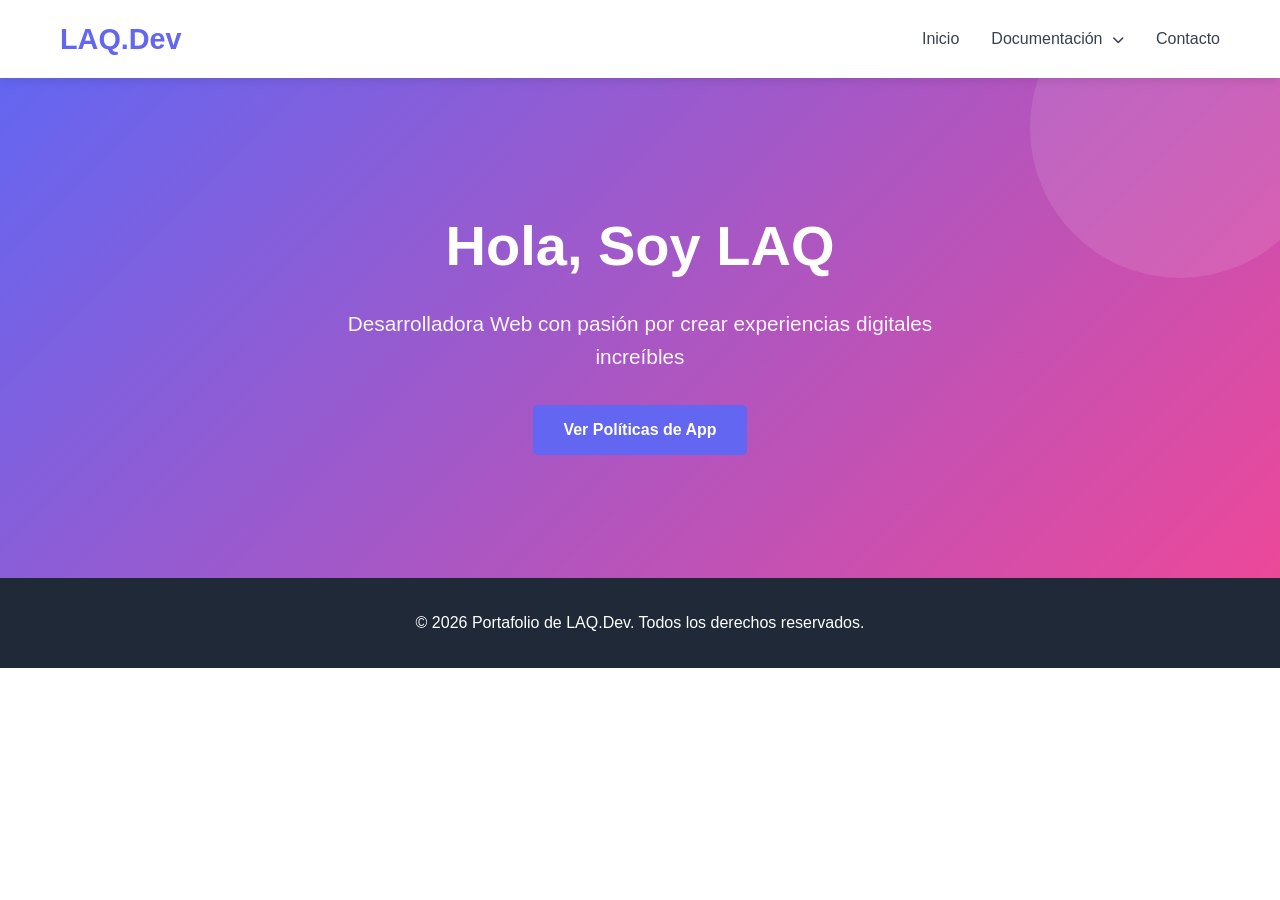
==== commit 45590a26: "nuevos cambios" ====
--- a/index.html
+++ b/index.html
@@ -4,7 +4,7 @@
 <head>
     <meta charset="UTF-8">
     <meta name="viewport" content="width=device-width, initial-scale=1.0">
-    <title>LAQ.dev</title>
+    <title>LAQ.Dev</title>
     <link rel="stylesheet" href="css/styles.css">
     <link rel="stylesheet" href="https://cdnjs.cloudflare.com/ajax/libs/font-awesome/6.4.0/css/all.min.css">
 </head>
@@ -14,7 +14,7 @@
     <nav class="navbar">
         <div class="nav-container">
             <div class="logo">
-                <h1>LAQ.dev</h1>
+                <h1>LAQ.Dev</h1>
             </div>
             <ul class="nav-menu">
                 <li><a href="#inicio" class="nav-link">Inicio</a></li>
@@ -33,7 +33,7 @@
                         </li>
                     </ul>
                 </li>
-                <li><a href="#contacto" class="nav-link">Contacto</a></li>
+                <li><a href="contacto.html" class="nav-link">Contacto</a></li>
             </ul>
             <div class="hamburger">
                 <span></span>
@@ -48,92 +48,9 @@
         <div class="hero-content">
             <h2>Hola, Soy LAQ</h2>
             <p>Desarrolladora Web con pasión por crear experiencias digitales increíbles</p>
-            <a href="#contacto" class="btn btn-primary">Contáctame</a>
+            <a href="politicas-de-app.html" class="btn btn-primary">Ver Políticas de App</a>
         </div>
         <div class="hero-shape"></div>
-    </section>
-
-    <!-- SECCIÓN HABILIDADES -->
-    <section id="habilidades" class="skills">
-        <div class="container">
-            <h2 class="section-title">Documentación</h2>
-            <div class="skills-grid">
-                <div class="skill-item">
-                    <i class="fab fa-html5"></i>
-                    <h4>HTML5</h4>
-                    <div class="skill-bar">
-                        <div class="skill-progress" style="width: 90%"></div>
-                    </div>
-                    <p>90%</p>
-                </div>
-
-                <div class="skill-item">
-                    <i class="fab fa-css3"></i>
-                    <h4>CSS3</h4>
-                    <div class="skill-bar">
-                        <div class="skill-progress" style="width: 85%"></div>
-                    </div>
-                    <p>85%</p>
-                </div>
-
-                <div class="skill-item">
-                    <i class="fab fa-js"></i>
-                    <h4>JavaScript</h4>
-                    <div class="skill-bar">
-                        <div class="skill-progress" style="width: 80%"></div>
-                    </div>
-                    <p>80%</p>
-                </div>
-
-                <div class="skill-item">
-                    <i class="fas fa-mobile-alt"></i>
-                    <h4>Responsive Design</h4>
-                    <div class="skill-bar">
-                        <div class="skill-progress" style="width: 88%"></div>
-                    </div>
-                    <p>88%</p>
-                </div>
-            </div>
-        </div>
-    </section>
-
-    <!-- SECCIÓN CONTACTO -->
-    <section id="contacto" class="contact">
-        <div class="container">
-            <h2 class="section-title">Contacto</h2>
-            <p class="contact-subtitle">¿Hablamos? Envíame un mensaje</p>
-
-            <form class="contact-form" id="contactForm">
-                <div class="form-group">
-                    <label for="nombre">Nombre</label>
-                    <input type="text" id="nombre" name="nombre" required>
-                </div>
-
-                <div class="form-group">
-                    <label for="email">Email</label>
-                    <input type="email" id="email" name="email" required>
-                </div>
-
-                <div class="form-group">
-                    <label for="asunto">Asunto</label>
-                    <input type="text" id="asunto" name="asunto" required>
-                </div>
-
-                <div class="form-group">
-                    <label for="mensaje">Mensaje</label>
-                    <textarea id="mensaje" name="mensaje" rows="5" required></textarea>
-                </div>
-
-                <button type="submit" class="btn btn-primary">Enviar Mensaje</button>
-            </form>
-
-            <div class="social-links">
-                <a href="#" class="social-icon"><i class="fab fa-github"></i></a>
-                <a href="#" class="social-icon"><i class="fab fa-linkedin"></i></a>
-                <a href="#" class="social-icon"><i class="fab fa-twitter"></i></a>
-                <a href="#" class="social-icon"><i class="fab fa-instagram"></i></a>
-            </div>
-        </div>
     </section>
 
     <!-- FOOTER -->
